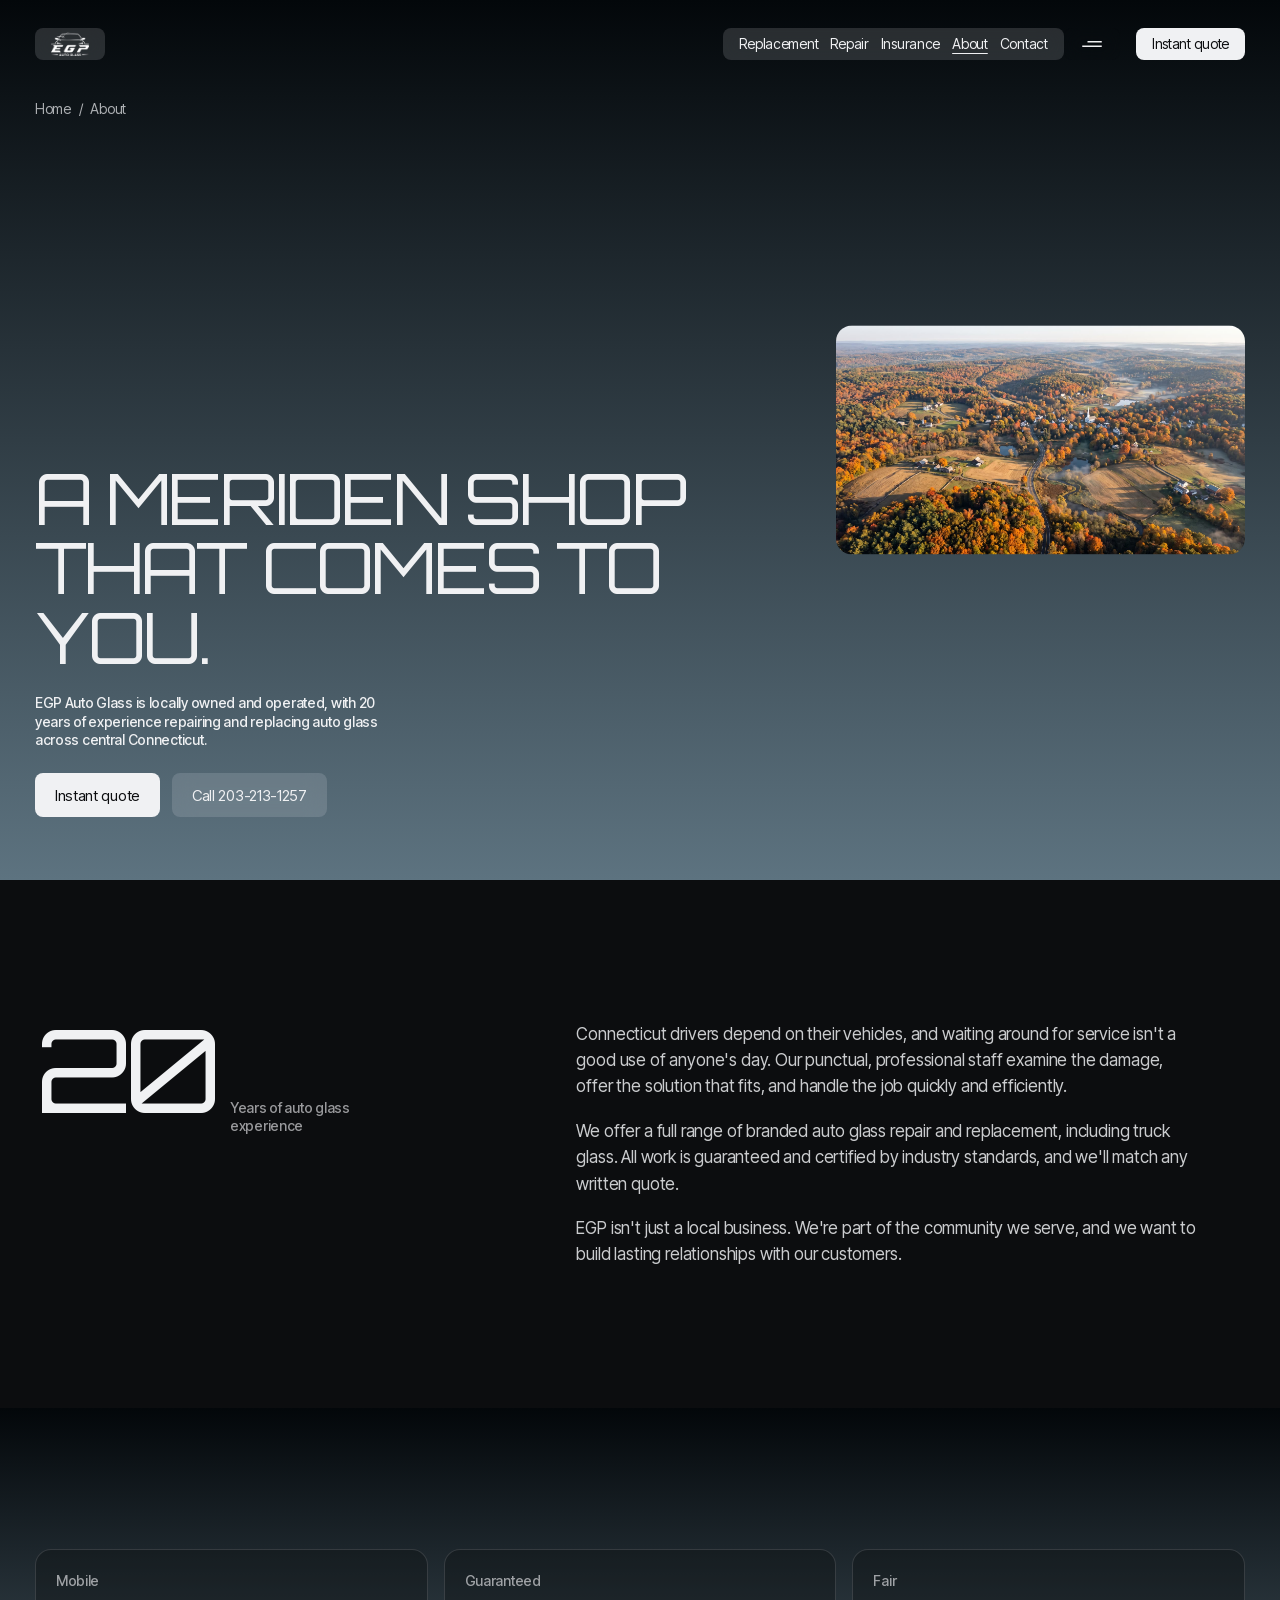
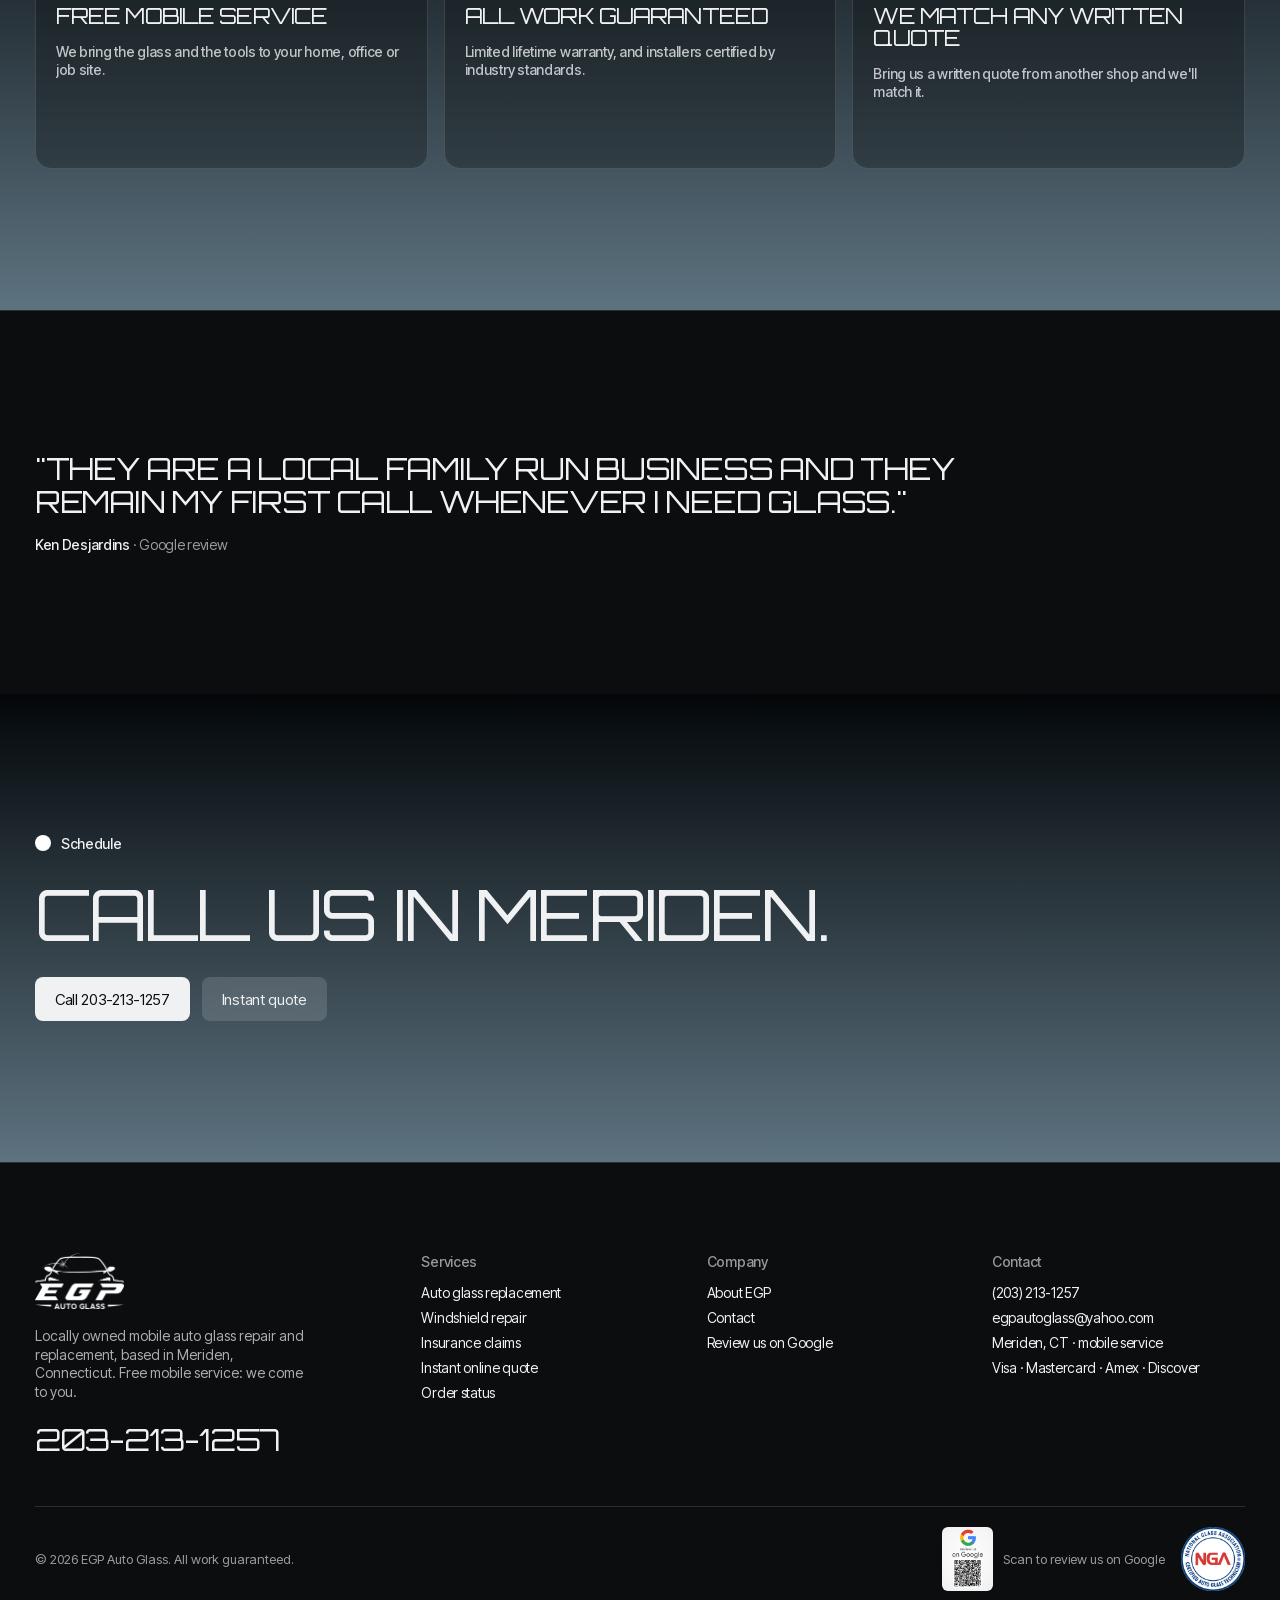
==== about-us/index.html @ 228ad011 "EGP Auto Glass site on the Auren reference system Homepage hero recreated from the Auren (MotionSite" ====
<!doctype html>
<html lang="en">
<head>
<meta charset="utf-8">
<meta name="viewport" content="width=device-width, initial-scale=1, viewport-fit=cover">
<meta name="theme-color" content="#0c0d0f">
<meta property="og:image" content="https://vastlyresilient.github.io/egp-autoglass/assets/img/og.jpg">
<link rel="icon" href="../assets/img/favicon.png">
<link rel="preload" href="../assets/fonts/Orbitron.woff2" as="font" type="font/woff2" crossorigin>
<link rel="stylesheet" href="../assets/css/auren.css">

<title>About EGP Auto Glass | Locally Owned in Meriden, CT</title>
<meta name="description" content="EGP Auto Glass is a locally owned Meriden, CT mobile auto glass company with 20 years of experience. Free mobile service, all work guaranteed.">
</head>
<body>
<a class="skip" href="#main">Skip to content</a>
<header class="header">
  <a class="glass-pill header-logo" href="../" aria-label="EGP Auto Glass home"><img src="../assets/img/egp-logo-white.png" alt="" width="720" height="454"></a>
  <div class="header-right">
    <div style="display:flex;align-items:center">
      <nav class="glass-pill header-nav" aria-label="Main">
        <a href="../auto-glass-replacement/">Replacement</a><a href="../auto-glass-repair/">Repair</a><a href="../insurance-claims/">Insurance</a><a href="../about-us/" aria-current="page">About</a><a href="../contact-us/">Contact</a>
      </nav>
      <button class="glass-pill header-menu" type="button" aria-label="Open menu" aria-expanded="false" aria-controls="menu">
        <svg width="24" height="24" viewBox="0 0 24 24" fill="none" aria-hidden="true"><path d="M7.5 9H21.75V10.5H7.5V9Z" fill="#F0F1F3"/><path d="M2.25 13.5H21.75V15H2.25V13.5Z" fill="#F0F1F3"/></svg>
      </button>
    </div>
    <a class="header-login" href="../instant-quote/"><span>Instant quote</span></a>
  </div>
</header>
<div class="menu" id="menu" aria-label="Menu">
  <ul>
    <li><a class="big" href="../">Home</a></li>
    <li><a class="big" href="../auto-glass-replacement/">Replacement</a></li>
    <li><a class="big" href="../auto-glass-repair/">Repair</a></li>
    <li><a class="big" href="../insurance-claims/">Insurance</a></li>
    <li><a class="big" href="../about-us/" aria-current="page">About</a></li>
    <li><a class="big" href="../contact-us/">Contact</a></li>
  </ul>
  <div class="meta"><a href="tel:+12032131257">203-213-1257</a><a href="../instant-quote/">Instant quote</a><a href="../order-status/">Order status</a><a href="mailto:egpautoglass@yahoo.com">egpautoglass@yahoo.com</a></div>
</div>

<main id="main">
<section class="page-hero">
  <nav class="crumbs" aria-label="Breadcrumb"><a href="../">Home</a><span aria-hidden="true">/</span><span>About</span></nav>
  <figure class="card-media"><img src="../assets/img/hills-aerial.jpg" alt="Rolling central Connecticut countryside in fall" width="1600" height="900"></figure>
  <div><h1 class="orb orb-l">A Meriden shop that comes to you.</h1><p class="lead">EGP Auto Glass is locally owned and operated, with 20 years of experience repairing and replacing auto glass across central Connecticut.</p><div class="actions"><a class="btn-w btn-lg" href="../instant-quote/">Instant quote</a><a class="btn-g btn-lg" href="tel:+12032131257">Call 203-213-1257</a></div></div>
</section>
<section class="sec"><div class="wrap split">
  <div class="score rv"><b>20</b><span class="small muted" style="max-width:160px">Years of auto glass experience</span></div>
  <div class="prose">
    <p class="rv">Connecticut drivers depend on their vehicles, and waiting around for service isn't a good use of anyone's day. Our punctual, professional staff examine the damage, offer the solution that fits, and handle the job quickly and efficiently.</p>
    <p class="rv">We offer a full range of branded auto glass repair and replacement, including truck glass. All work is guaranteed and certified by industry standards, and we'll match any written quote.</p>
    <p class="rv">EGP isn't just a local business. We're part of the community we serve, and we want to build lasting relationships with our customers.</p>
  </div>
</div></section>
<section class="sec grad"><div class="wrap">
  <ul class="plist plist-3">
    <li class="rv"><span class="k">Mobile</span><span class="v">Free mobile service</span><span class="d">We bring the glass and the tools to your home, office or job site.</span></li>
    <li class="rv"><span class="k">Guaranteed</span><span class="v">All work guaranteed</span><span class="d">Limited lifetime warranty, and installers certified by industry standards.</span></li>
    <li class="rv"><span class="k">Fair</span><span class="v">We match any written quote</span><span class="d">Bring us a written quote from another shop and we'll match it.</span></li>
  </ul>
</div></section>
<section class="sec rule-top"><div class="wrap"><figure class="lead-quote rv" style="max-width:1000px"><blockquote><p>"They are a local family run business and they remain my first call whenever I need glass."</p></blockquote><figcaption><b>Ken Desjardins</b> · Google review</figcaption></figure></div></section>
<section class="sec grad"><div class="wrap close"><span class="tag"><span class="dot"></span>Schedule</span><h2 class="orb orb-l">Call us in Meriden.</h2><div class="actions"><a class="btn-w btn-lg" href="tel:+12032131257">Call 203-213-1257</a><a class="btn-g btn-lg" href="../instant-quote/">Instant quote</a></div></div></section>
</main>
<footer class="footer">
  <div class="f-grid">
    <div class="f-brand">
      <img class="logo" src="../assets/img/egp-logo-white.png" alt="EGP Auto Glass" width="720" height="454" loading="lazy">
      <p>Locally owned mobile auto glass repair and replacement, based in Meriden, Connecticut. Free mobile service: we come to you.</p>
      <a class="f-phone" href="tel:+12032131257">203-213-1257</a>
    </div>
    <div><h2>Services</h2><ul>
      <li><a href="../auto-glass-replacement/">Auto glass replacement</a></li>
      <li><a href="../auto-glass-repair/">Windshield repair</a></li>
      <li><a href="../insurance-claims/">Insurance claims</a></li>
      <li><a href="../instant-quote/">Instant online quote</a></li>
      <li><a href="../order-status/">Order status</a></li></ul></div>
    <div><h2>Company</h2><ul>
      <li><a href="../about-us/">About EGP</a></li>
      <li><a href="../contact-us/">Contact</a></li>
      <li><a href="https://g.page/r/CUJq_pqHoDtLEAI/review" target="_blank" rel="noopener">Review us on Google</a></li></ul></div>
    <div><h2>Contact</h2><ul>
      <li><a href="tel:+12032131257">(203) 213-1257</a></li>
      <li><a href="mailto:egpautoglass@yahoo.com">egpautoglass@yahoo.com</a></li>
      <li>Meriden, CT · mobile service</li>
      <li>Visa · Mastercard · Amex · Discover</li></ul></div>
  </div>
  <div class="f-base">
    <span>© <span data-year>2026</span> EGP Auto Glass. All work guaranteed.</span>
    <span class="f-badges">
      <a class="qr" href="https://g.page/r/CUJq_pqHoDtLEAI/review" target="_blank" rel="noopener"><img src="../assets/img/google-review-qr.png" alt="QR code: review EGP Auto Glass on Google" width="176" height="220" loading="lazy"><span>Scan to review us on Google</span></a>
      <img src="../assets/img/nga-badge.png" alt="National Glass Association certified auto glass technician" width="200" height="200" loading="lazy">
    </span>
  </div>
</footer>

<script src="../assets/js/auren.js"></script>
</body>
</html>
---- assets/css/auren.css ----
/* EGP Auto Glass on the Auren system (reference: MotionSites "AI Driving Assistant" / Auren, motion-375).
   Header values and type tokens are copied verbatim from the reference; sections below the hero extend the
   same language (Orbitron uppercase −0.04em, Inter Tight 14px/500 −0.02em, 8px glass pills, #F0F1F3 on #0C0D0F,
   dark→steel-blue gradient #03070A→#AAC2CE). */
@font-face{font-family:"Inter Tight";src:url("../fonts/InterTight-normal.woff2") format("woff2");font-weight:300 800;font-display:swap}
@font-face{font-family:"Orbitron";src:url("../fonts/Orbitron.woff2") format("woff2");font-weight:400 700;font-display:swap}
*,*::before,*::after{box-sizing:border-box;margin:0;padding:0}
:root{
  --font-sans:"Inter Tight", Arial, Helvetica, sans-serif;
  --font-orbitron:"Orbitron", sans-serif;
  --ink:#0C0D0F; --paper:#F0F1F3; --glass:rgba(240,241,243,0.15); --line:rgba(240,241,243,0.14);
  --muted:rgba(240,241,243,0.62); --steel:#AAC2CE; --deep:#03070A;
  --hero-pad-left:clamp(20px,2.72vw,40px);
  --header-pad-x:clamp(20px,2.72vw,40px);
  --header-pad-y:clamp(16px,2.18vw,32px);
  --hero-title-size:clamp(30px,5.44vw,80px);
  --story-word-size:clamp(48px,9vw,168px);
  --sec-pad:clamp(80px,11vw,160px);
}
html,body{background:#0c0d0f;color:#f0f1f3;font-family:var(--font-sans)}
body{overflow-x:hidden;-webkit-font-smoothing:antialiased}
img,video,svg{display:block;max-width:100%}
a{color:inherit}
:focus-visible{outline:2px solid #F0F1F3;outline-offset:3px;border-radius:6px}
.sr-only{position:absolute!important;width:1px;height:1px;overflow:hidden;clip:rect(0 0 0 0);white-space:nowrap}
.skip{position:fixed;left:12px;top:-60px;z-index:200;background:#F0F1F3;color:#0C0D0F;padding:10px 14px;border-radius:8px;font-size:14px;text-decoration:none}
.skip:focus{top:12px}

/* --- Header (verbatim reference values; links made real) --- */
.header{position:fixed;inset:0 0 auto 0;z-index:50;display:flex;align-items:center;justify-content:space-between;padding:var(--header-pad-y) var(--header-pad-x) 0;padding-top:calc(var(--header-pad-y) + env(safe-area-inset-top,0px))}
.glass-pill{border-radius:8px;background:rgba(240,241,243,0.15);backdrop-filter:blur(10px);-webkit-backdrop-filter:blur(10px)}
.header-logo{display:flex;align-items:center;padding:4px 16px;text-decoration:none}
.header-logo img{height:28px;width:auto}
.header-right{display:flex;align-items:center;gap:16px}
.header-nav{display:flex;align-items:center;gap:12px;padding:9px 16px}
.header-nav a{font-size:14px;font-weight:400;line-height:1;letter-spacing:-0.02em;color:#F0F1F3;text-align:center;text-decoration:none}
.header-nav a:hover,.header-nav a[aria-current="page"]{text-decoration:underline;text-underline-offset:4px}
.header-menu{display:flex;align-items:center;padding:4px 16px;cursor:pointer;border:none;background:none}
.header-login{display:flex;align-items:center;border-radius:8px;background:#F0F1F3;padding:9px 16px;border:none;cursor:pointer;text-decoration:none;transition:transform .15s ease-out}
.header-login:active{transform:scale(.97)}
.header-login span{font-size:14px;line-height:1;letter-spacing:-0.02em;color:#0C0D0F}
@media (max-width:640px){.header-nav{display:none}}

/* menu overlay (the reference's menu button had no handler; this gives it one in the same glass language) */
.menu{position:fixed;inset:0;z-index:45;background:rgba(12,13,15,.72);backdrop-filter:blur(18px);-webkit-backdrop-filter:blur(18px);display:grid;align-content:center;padding:calc(var(--header-pad-y) + 80px) var(--header-pad-x) 40px;opacity:0;visibility:hidden;transition:opacity .3s ease-out,visibility 0s .3s}
.menu-open .menu{opacity:1;visibility:visible;transition:opacity .3s ease-out}
.menu ul{list-style:none;display:grid;gap:6px}
.menu a.big{font-family:var(--font-orbitron);text-transform:uppercase;letter-spacing:-0.04em;font-size:clamp(30px,7vw,64px);line-height:1;text-decoration:none;color:#F0F1F3}
.menu a.big[aria-current="page"]{color:var(--steel)}
.menu .meta{display:flex;flex-wrap:wrap;gap:12px 24px;margin-top:40px;font-size:14px;letter-spacing:-0.02em}
.menu .meta a{text-decoration:none}

/* --- Shared type --- */
.orb{font-family:var(--font-orbitron);font-weight:400;text-transform:uppercase;letter-spacing:-0.04em;line-height:1}
.orb-xl{font-size:var(--story-word-size);line-height:.9}
.orb-l{font-size:var(--hero-title-size)}
.orb-m{font-size:clamp(24px,2.6vw,38px)}
.small{font-size:14px;font-weight:500;line-height:1.3;letter-spacing:-0.02em}
.body{font-size:16px;font-weight:400;line-height:1.5;letter-spacing:-0.01em;color:rgba(240,241,243,.82)}
.muted{color:var(--muted)}
.dot{display:inline-block;width:16px;height:16px;border-radius:50%;background:#fff;flex:none}
.tag{display:inline-flex;align-items:center;gap:10px;font-size:14px;font-weight:500;letter-spacing:-0.02em}

/* --- Buttons (reference: white #F0F1F3, 8px radius, 9px 16px, 14px) --- */
.btn-w,.btn-g{display:inline-flex;align-items:center;gap:8px;height:32px;padding:9px 16px;border-radius:8px;font-size:14px;line-height:1;letter-spacing:-0.02em;text-decoration:none;border:none;cursor:pointer;transition:transform .15s ease-out,background .2s}
.btn-w{background:#F0F1F3;color:#0C0D0F}
.btn-g{background:rgba(240,241,243,0.15);color:#F0F1F3;backdrop-filter:blur(10px);-webkit-backdrop-filter:blur(10px)}
.btn-g:hover{background:rgba(240,241,243,0.24)}
.btn-w:active,.btn-g:active{transform:scale(.97)}
.btn-lg{height:44px;padding:0 20px;font-size:15px}

/* --- Sections below the film --- */
.wrap{padding-inline:var(--hero-pad-left);max-width:1520px;margin:0 auto}
.sec{padding-block:var(--sec-pad);position:relative}
.sec-head{display:grid;gap:22px;margin-bottom:clamp(40px,5vw,72px)}
.sec-head .orb-l{max-width:16ch}
.grad{background:linear-gradient(180deg,#03070A 0%,#5D7380 100%)}
.grad-rev{background:linear-gradient(0deg,#03070A 0%,#5D7380 100%)}
.rule-top{border-top:1px solid var(--line)}

/* services: glass cards over the steel gradient */
.cards{display:grid;grid-template-columns:repeat(4,minmax(0,1fr));gap:16px}
.card{position:relative;display:grid;grid-template-rows:auto 1fr;border-radius:16px;overflow:hidden;background:rgba(12,13,15,0.32);backdrop-filter:blur(10px);-webkit-backdrop-filter:blur(10px);text-decoration:none;color:#F0F1F3;min-height:420px;transition:background .25s}
.card:hover{background:rgba(12,13,15,0.46)}
.card .media{aspect-ratio:193/108;overflow:hidden;background:rgba(0,0,0,.4)}
.card .media img{width:100%;height:100%;object-fit:cover;transition:transform .8s cubic-bezier(.16,1,.3,1)}
.card:hover .media img{transform:scale(1.04)}
.card .txt{padding:20px;display:grid;gap:14px;align-content:space-between}
.card .txt h3{font-family:var(--font-orbitron);font-weight:400;text-transform:uppercase;letter-spacing:-0.04em;font-size:clamp(20px,1.7vw,26px);line-height:1}
.card .txt p{font-size:14px;font-weight:500;line-height:1.3;letter-spacing:-0.02em;color:rgba(240,241,243,.82)}
.card .go{justify-self:start}
@media (max-width:1100px){.cards{grid-template-columns:repeat(2,minmax(0,1fr))}}
@media (max-width:640px){.cards{grid-template-columns:minmax(0,1fr)}.card{min-height:0}}

/* reviews */
.reviews{display:grid;grid-template-columns:minmax(0,1.2fr) minmax(0,1fr);gap:clamp(32px,5vw,80px);align-items:start}
.lead-quote p{font-family:var(--font-orbitron);text-transform:uppercase;letter-spacing:-0.04em;font-size:clamp(22px,2.4vw,36px);line-height:1.08}
.lead-quote figcaption,.qlist figcaption{margin-top:18px;font-size:14px;color:var(--muted);letter-spacing:-0.02em}
.lead-quote figcaption b,.qlist figcaption b{color:#F0F1F3;font-weight:500}
.qlist{display:grid;gap:0}
.qlist figure{padding-block:20px;border-top:1px solid var(--line)}
.qlist figure:last-child{border-bottom:1px solid var(--line)}
.qlist p{font-size:16px;line-height:1.45;letter-spacing:-0.01em}
.score{display:flex;align-items:baseline;gap:16px;flex-wrap:wrap}
.score b{font-family:var(--font-orbitron);font-weight:400;font-size:clamp(64px,9vw,140px);letter-spacing:-0.06em;line-height:.85}
@media (max-width:900px){.reviews{grid-template-columns:minmax(0,1fr)}}

/* promises */
.plist{list-style:none;display:grid;grid-template-columns:repeat(4,minmax(0,1fr));gap:16px}
.plist li{border-radius:16px;padding:22px 20px;background:rgba(12,13,15,0.32);border:1px solid var(--line);display:grid;gap:16px;align-content:start;min-height:220px}
.plist .k{font-size:14px;font-weight:500;letter-spacing:-0.02em;color:var(--muted)}
.plist .v{font-family:var(--font-orbitron);text-transform:uppercase;letter-spacing:-0.04em;font-size:clamp(20px,1.7vw,26px);line-height:1}
.plist .d{font-size:14px;font-weight:500;line-height:1.3;letter-spacing:-0.02em;color:rgba(240,241,243,.78)}
@media (max-width:1100px){.plist{grid-template-columns:repeat(2,minmax(0,1fr))}}
@media (max-width:640px){.plist{grid-template-columns:minmax(0,1fr)}}

/* towns ticker */
.towns{list-style:none;display:flex;flex-wrap:wrap;gap:8px}
.towns li{font-size:14px;letter-spacing:-0.02em;padding:9px 14px;border-radius:8px;background:rgba(240,241,243,0.15);backdrop-filter:blur(10px);-webkit-backdrop-filter:blur(10px)}

/* close */
.close{display:grid;gap:28px;justify-items:start}
.close .actions{display:flex;flex-wrap:wrap;gap:12px}

/* --- Inner pages --- */
.page-hero{position:relative;min-height:min(100svh,880px);display:grid;align-content:end;padding:calc(var(--header-pad-y) + 120px) var(--hero-pad-left) clamp(40px,7vh,72px);background:linear-gradient(180deg,#03070A 0%,#5D7380 100%);overflow:hidden}
.page-hero .crumbs{position:absolute;left:var(--hero-pad-left);top:calc(var(--header-pad-y) + 72px);font-size:14px;letter-spacing:-0.02em;color:rgba(240,241,243,.7);display:flex;gap:8px}
.page-hero .crumbs a{text-decoration:none}
.page-hero .card-media{position:absolute;right:var(--hero-pad-left);top:50%;transform:translateY(-50%);width:clamp(220px,32vw,520px);aspect-ratio:193/108;border-radius:16px;overflow:hidden;background:rgba(0,0,0,.4)}
.page-hero .card-media img{width:100%;height:100%;object-fit:cover}
.page-hero h1{max-width:12ch}
.page-hero .lead{margin-top:22px;max-width:377px;font-size:14px;font-weight:500;line-height:1.3;letter-spacing:-0.02em}
.page-hero .actions{display:flex;flex-wrap:wrap;gap:12px;margin-top:24px}
@media (max-width:900px){.page-hero{min-height:0;padding-top:calc(var(--header-pad-y) + 130px)}.page-hero .card-media{position:relative;right:auto;top:auto;transform:none;width:100%;margin-bottom:28px}}

.split{display:grid;grid-template-columns:minmax(0,1fr) minmax(0,1.4fr);gap:clamp(32px,5vw,80px)}
@media (max-width:900px){.split{grid-template-columns:minmax(0,1fr)}}
.index{list-style:none;border-top:1px solid var(--line)}
.index li{display:grid;grid-template-columns:minmax(0,1.2fr) minmax(0,1fr);gap:8px 24px;padding-block:22px;border-bottom:1px solid var(--line);align-items:baseline}
.index .t{font-family:var(--font-orbitron);text-transform:uppercase;letter-spacing:-0.04em;font-size:clamp(22px,2.6vw,38px);line-height:1}
.index .d{font-size:14px;font-weight:500;line-height:1.3;letter-spacing:-0.02em;color:rgba(240,241,243,.78)}
@media (max-width:640px){.index li{grid-template-columns:minmax(0,1fr)}}
.steps{list-style:none;display:grid;grid-template-columns:repeat(3,minmax(0,1fr));gap:16px}
.steps li{border-radius:16px;padding:22px 20px;background:rgba(12,13,15,0.32);display:grid;gap:14px;min-height:200px;align-content:start}
.steps .n{display:grid;place-items:center;width:52px;height:52px;border-radius:50%;background:#F0F1F3;color:#0C0D0F}
.steps h3{font-family:var(--font-orbitron);font-weight:400;text-transform:uppercase;letter-spacing:-0.04em;font-size:22px}
.steps p{font-size:14px;font-weight:500;line-height:1.3;letter-spacing:-0.02em;color:rgba(240,241,243,.8)}
@media (max-width:900px){.steps{grid-template-columns:minmax(0,1fr)}}
.prose{max-width:62ch;display:grid;gap:18px}
.prose p{font-size:17px;line-height:1.55;letter-spacing:-0.01em;color:rgba(240,241,243,.84)}
.prose h2{font-family:var(--font-orbitron);font-weight:400;text-transform:uppercase;letter-spacing:-0.04em;font-size:clamp(24px,2.4vw,34px);line-height:1;margin-top:24px}
.pull{border-left:2px solid #F0F1F3;padding-left:18px;font-size:clamp(20px,1.8vw,26px)!important;line-height:1.3!important;color:#F0F1F3!important}
.facts{list-style:none;border-top:1px solid var(--line)}
.facts li{display:grid;grid-template-columns:120px minmax(0,1fr);gap:16px;padding-block:16px;border-bottom:1px solid var(--line);font-size:15px}
.facts .k{font-size:14px;color:var(--muted)}
.form{display:grid;gap:14px}
.form .row{display:grid;grid-template-columns:1fr 1fr;gap:14px}
.form label{display:grid;gap:8px;font-size:14px;letter-spacing:-0.02em;color:var(--muted)}
.form input,.form textarea{font:inherit;font-size:15px;color:#F0F1F3;background:rgba(240,241,243,0.10);border:1px solid var(--line);border-radius:8px;padding:12px 14px;outline:none}
.form input:focus,.form textarea:focus{border-color:#F0F1F3}
.form textarea{min-height:140px;resize:vertical}
.form .err{font-size:14px;color:#ffb3b0;min-height:1.2em}
@media (max-width:640px){.form .row{grid-template-columns:minmax(0,1fr)}}
.tool{border-radius:16px;background:#F0F1F3;color:#0C0D0F;padding:clamp(10px,1.6vw,22px);min-height:560px}
.tool iframe{width:100%;min-height:720px;border:0;display:block;background:#fff;border-radius:8px}
.tool-grid{display:grid;grid-template-columns:minmax(0,2.4fr) minmax(220px,1fr);gap:clamp(20px,3vw,40px);align-items:start}
.tool-side{display:grid;gap:14px;font-size:14px;line-height:1.4;letter-spacing:-0.02em}
@media (max-width:900px){.tool-grid{grid-template-columns:minmax(0,1fr)}}
.guide{display:grid;grid-template-columns:repeat(3,minmax(0,1fr));gap:16px}
.guide > div{border-radius:16px;padding:22px 20px;background:rgba(240,241,243,0.08);border:1px solid var(--line);display:grid;gap:12px;align-content:start}
.guide h3{font-family:var(--font-orbitron);font-weight:400;text-transform:uppercase;letter-spacing:-0.04em;font-size:20px;line-height:1.05}
.guide p{font-size:14px;font-weight:500;line-height:1.3;letter-spacing:-0.02em;color:rgba(240,241,243,.8)}
@media (max-width:900px){.guide{grid-template-columns:minmax(0,1fr)}}

/* footer */
.footer{border-top:1px solid var(--line);padding:clamp(56px,7vw,96px) var(--hero-pad-left) calc(32px + env(safe-area-inset-bottom,0px))}
.f-grid{display:grid;grid-template-columns:1.4fr repeat(3,minmax(0,1fr));gap:40px 32px;max-width:1520px;margin:0 auto}
.f-grid h2{font-size:14px;font-weight:500;letter-spacing:-0.02em;color:var(--muted);margin-bottom:14px}
.f-grid ul{list-style:none;display:grid;gap:8px;font-size:14px;letter-spacing:-0.02em}
.f-grid a{text-decoration:none}.f-grid a:hover{text-decoration:underline}
.f-brand img.logo{height:56px;width:auto}
.f-brand p{margin-top:18px;max-width:34ch;font-size:14px;line-height:1.35;color:rgba(240,241,243,.7)}
.f-phone{display:inline-block;margin-top:18px;font-family:var(--font-orbitron);letter-spacing:-0.04em;font-size:clamp(24px,2.4vw,34px);text-decoration:none}
.f-base{display:flex;flex-wrap:wrap;justify-content:space-between;align-items:center;gap:16px 24px;margin:48px auto 0;padding-top:20px;border-top:1px solid var(--line);font-size:13px;color:var(--muted);max-width:1520px}
.f-badges{display:flex;align-items:center;gap:16px}
.f-badges img{height:64px;width:auto;border-radius:6px}
.f-badges .qr{display:flex;align-items:center;gap:10px;text-decoration:none;font-size:13px}
.f-badges .qr img{background:#fff}
.still-btn{background:none;border:0;color:inherit;font:inherit;cursor:pointer;text-decoration:underline;padding:0}
@media (max-width:860px){.f-grid{grid-template-columns:1fr 1fr}.f-brand{grid-column:1/-1}}

/* gentle section reveal (content visible at rest) */
.rv{transition:opacity .8s ease-out,transform .8s cubic-bezier(.16,1,.3,1)}
.rv.pre{opacity:0;transform:translateY(20px)}
@media (prefers-reduced-motion:reduce){.rv,.rv.pre{opacity:1;transform:none;transition:none}}

.page-hero.short{min-height:0;padding-top:calc(var(--header-pad-y) + 150px)}
/* review fixes */
.plist-3{grid-template-columns:repeat(3,minmax(0,1fr))}
@media (max-width:900px){.plist-3{grid-template-columns:minmax(0,1fr)}}
.split > *{align-self:start}
.sec-head{align-content:start}
.towns{align-content:flex-start;align-items:flex-start}
.header::before{content:"";position:absolute;inset:0 0 -36px 0;z-index:-1;pointer-events:none;background:linear-gradient(180deg,rgba(12,13,15,.62) 0%,rgba(12,13,15,.32) 55%,rgba(12,13,15,0) 100%);opacity:var(--hdr-fade,0);transition:opacity .25s linear}
.header-logo img{height:24px}
button{font-family:inherit}
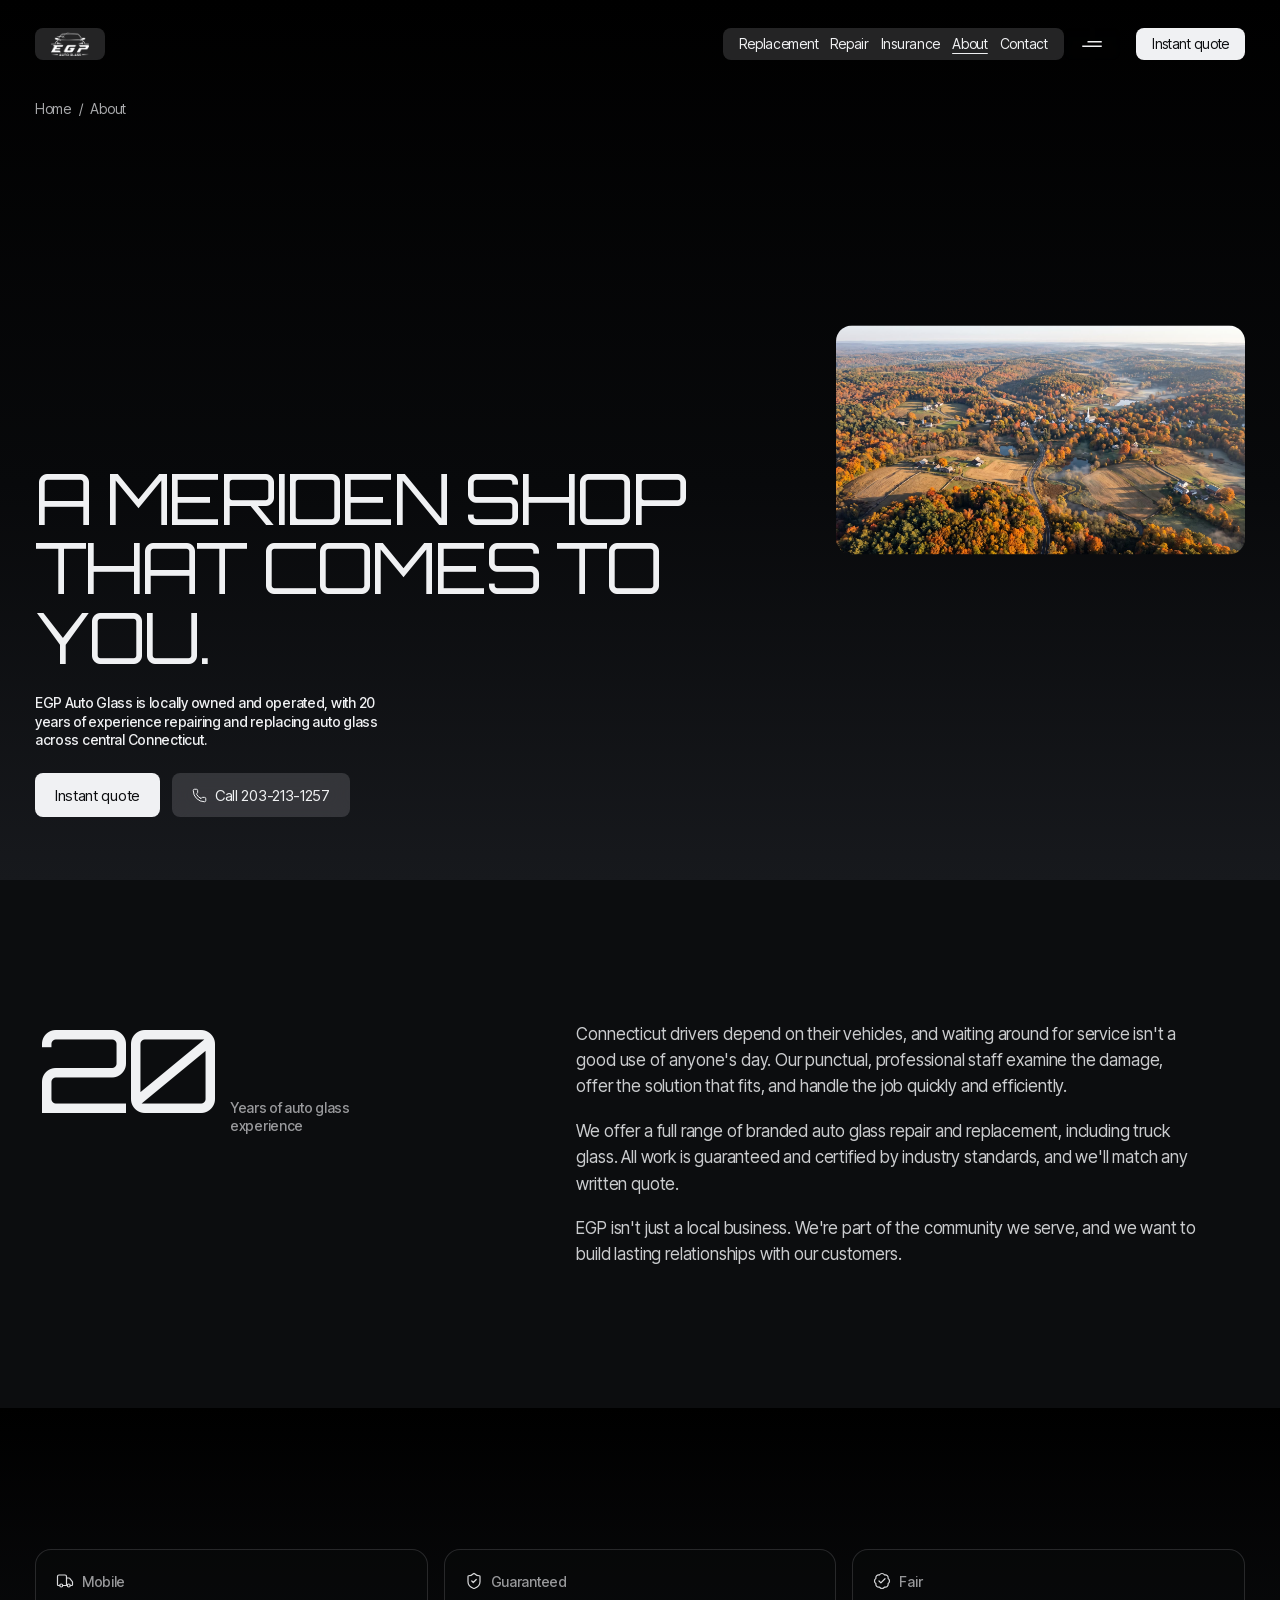
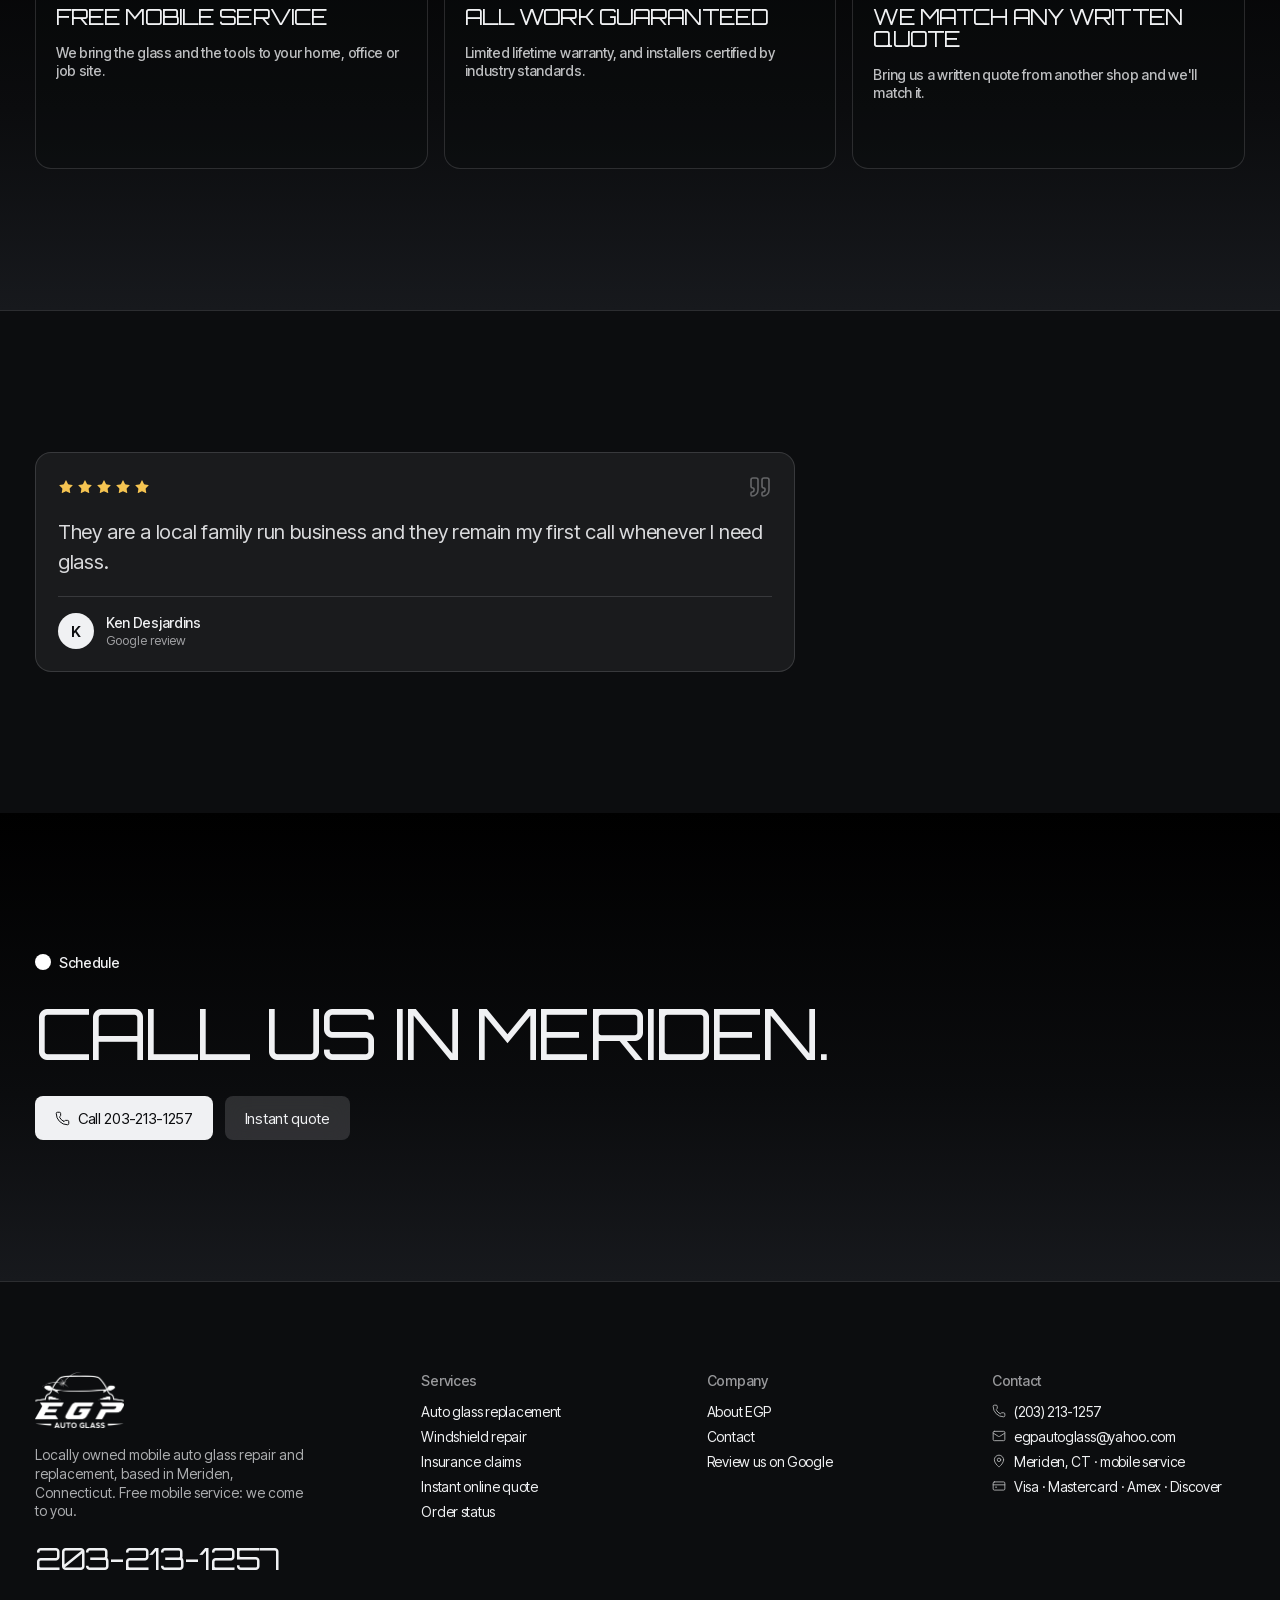
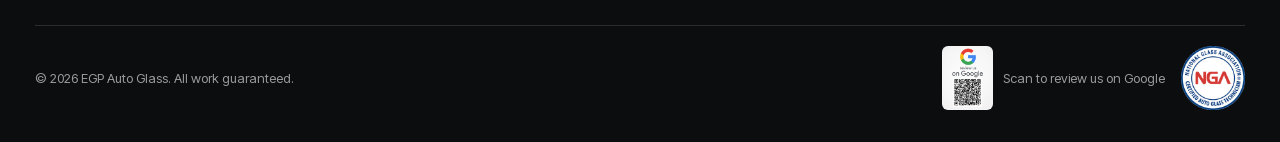
==== commit 10f58fe2: "Black gradients, Lucide icons across the site, starred review cards Co-Authored-By: Claude Opus 5.5 " ====
--- a/about-us/index.html
+++ b/about-us/index.html
@@ -37,14 +37,14 @@
     <li><a class="big" href="../about-us/" aria-current="page">About</a></li>
     <li><a class="big" href="../contact-us/">Contact</a></li>
   </ul>
-  <div class="meta"><a href="tel:+12032131257">203-213-1257</a><a href="../instant-quote/">Instant quote</a><a href="../order-status/">Order status</a><a href="mailto:egpautoglass@yahoo.com">egpautoglass@yahoo.com</a></div>
+  <div class="meta"><a href="tel:+12032131257"><svg class="ic" viewBox="0 0 24 24" fill="none" stroke="currentColor" stroke-width="1.6" stroke-linecap="round" stroke-linejoin="round" aria-hidden="true"><path d="M13.832 16.568a1 1 0 0 0 1.213-.303l.355-.465A2 2 0 0 1 17 15h3a2 2 0 0 1 2 2v3a2 2 0 0 1-2 2A18 18 0 0 1 2 4a2 2 0 0 1 2-2h3a2 2 0 0 1 2 2v3a2 2 0 0 1-.8 1.6l-.468.351a1 1 0 0 0-.292 1.233 14 14 0 0 0 6.392 6.384"/></svg>203-213-1257</a><a href="../instant-quote/">Instant quote</a><a href="../order-status/">Order status</a><a href="mailto:egpautoglass@yahoo.com">egpautoglass@yahoo.com</a></div>
 </div>
 
 <main id="main">
 <section class="page-hero">
   <nav class="crumbs" aria-label="Breadcrumb"><a href="../">Home</a><span aria-hidden="true">/</span><span>About</span></nav>
   <figure class="card-media"><img src="../assets/img/hills-aerial.jpg" alt="Rolling central Connecticut countryside in fall" width="1600" height="900"></figure>
-  <div><h1 class="orb orb-l">A Meriden shop that comes to you.</h1><p class="lead">EGP Auto Glass is locally owned and operated, with 20 years of experience repairing and replacing auto glass across central Connecticut.</p><div class="actions"><a class="btn-w btn-lg" href="../instant-quote/">Instant quote</a><a class="btn-g btn-lg" href="tel:+12032131257">Call 203-213-1257</a></div></div>
+  <div><h1 class="orb orb-l">A Meriden shop that comes to you.</h1><p class="lead">EGP Auto Glass is locally owned and operated, with 20 years of experience repairing and replacing auto glass across central Connecticut.</p><div class="actions"><a class="btn-w btn-lg" href="../instant-quote/">Instant quote</a><a class="btn-g btn-lg" href="tel:+12032131257"><svg class="ic" viewBox="0 0 24 24" fill="none" stroke="currentColor" stroke-width="1.6" stroke-linecap="round" stroke-linejoin="round" aria-hidden="true"><path d="M13.832 16.568a1 1 0 0 0 1.213-.303l.355-.465A2 2 0 0 1 17 15h3a2 2 0 0 1 2 2v3a2 2 0 0 1-2 2A18 18 0 0 1 2 4a2 2 0 0 1 2-2h3a2 2 0 0 1 2 2v3a2 2 0 0 1-.8 1.6l-.468.351a1 1 0 0 0-.292 1.233 14 14 0 0 0 6.392 6.384"/></svg>Call 203-213-1257</a></div></div>
 </section>
 <section class="sec"><div class="wrap split">
   <div class="score rv"><b>20</b><span class="small muted" style="max-width:160px">Years of auto glass experience</span></div>
@@ -56,13 +56,13 @@
 </div></section>
 <section class="sec grad"><div class="wrap">
   <ul class="plist plist-3">
-    <li class="rv"><span class="k">Mobile</span><span class="v">Free mobile service</span><span class="d">We bring the glass and the tools to your home, office or job site.</span></li>
-    <li class="rv"><span class="k">Guaranteed</span><span class="v">All work guaranteed</span><span class="d">Limited lifetime warranty, and installers certified by industry standards.</span></li>
-    <li class="rv"><span class="k">Fair</span><span class="v">We match any written quote</span><span class="d">Bring us a written quote from another shop and we'll match it.</span></li>
+    <li class="rv"><span class="k"><svg class="ic" viewBox="0 0 24 24" fill="none" stroke="currentColor" stroke-width="1.6" stroke-linecap="round" stroke-linejoin="round" aria-hidden="true"><path d="M14 18V6a2 2 0 0 0-2-2H4a2 2 0 0 0-2 2v11a1 1 0 0 0 1 1h2"/><path d="M15 18H9"/><path d="M19 18h2a1 1 0 0 0 1-1v-3.65a1 1 0 0 0-.22-.624l-3.48-4.35A1 1 0 0 0 17.52 8H14"/><circle cx="17" cy="18" r="2"/><circle cx="7" cy="18" r="2"/></svg>Mobile</span><span class="v">Free mobile service</span><span class="d">We bring the glass and the tools to your home, office or job site.</span></li>
+    <li class="rv"><span class="k"><svg class="ic" viewBox="0 0 24 24" fill="none" stroke="currentColor" stroke-width="1.6" stroke-linecap="round" stroke-linejoin="round" aria-hidden="true"><path d="M20 13c0 5-3.5 7.5-7.66 8.95a1 1 0 0 1-.67-.01C7.5 20.5 4 18 4 13V6a1 1 0 0 1 1-1c2 0 4.5-1.2 6.24-2.72a1.17 1.17 0 0 1 1.52 0C14.51 3.81 17 5 19 5a1 1 0 0 1 1 1z"/><path d="m9 12 2 2 4-4"/></svg>Guaranteed</span><span class="v">All work guaranteed</span><span class="d">Limited lifetime warranty, and installers certified by industry standards.</span></li>
+    <li class="rv"><span class="k"><svg class="ic" viewBox="0 0 24 24" fill="none" stroke="currentColor" stroke-width="1.6" stroke-linecap="round" stroke-linejoin="round" aria-hidden="true"><path d="M3.85 8.62a4 4 0 0 1 4.78-4.77 4 4 0 0 1 6.74 0 4 4 0 0 1 4.78 4.78 4 4 0 0 1 0 6.74 4 4 0 0 1-4.77 4.78 4 4 0 0 1-6.75 0 4 4 0 0 1-4.78-4.77 4 4 0 0 1 0-6.76Z"/><path d="m16 9-5.5 5.5L8 12"/></svg>Fair</span><span class="v">We match any written quote</span><span class="d">Bring us a written quote from another shop and we'll match it.</span></li>
   </ul>
 </div></section>
-<section class="sec rule-top"><div class="wrap"><figure class="lead-quote rv" style="max-width:1000px"><blockquote><p>"They are a local family run business and they remain my first call whenever I need glass."</p></blockquote><figcaption><b>Ken Desjardins</b> · Google review</figcaption></figure></div></section>
-<section class="sec grad"><div class="wrap close"><span class="tag"><span class="dot"></span>Schedule</span><h2 class="orb orb-l">Call us in Meriden.</h2><div class="actions"><a class="btn-w btn-lg" href="tel:+12032131257">Call 203-213-1257</a><a class="btn-g btn-lg" href="../instant-quote/">Instant quote</a></div></div></section>
+<section class="sec rule-top"><div class="wrap"><figure class="rcard rcard-solo rv"><div class="rtop"><span class="stars" role="img" aria-label="5 out of 5 stars"><svg class="star" viewBox="0 0 24 24" aria-hidden="true"><path fill="currentColor" d="M11.525 2.295a.53.53 0 0 1 .95 0l2.31 4.679a2.123 2.123 0 0 0 1.595 1.16l5.166.756a.53.53 0 0 1 .294.904l-3.736 3.638a2.123 2.123 0 0 0-.611 1.878l.882 5.14a.53.53 0 0 1-.771.56l-4.618-2.428a2.122 2.122 0 0 0-1.973 0L6.396 21.01a.53.53 0 0 1-.77-.56l.881-5.139a2.122 2.122 0 0 0-.611-1.879L2.16 9.795a.53.53 0 0 1 .294-.906l5.165-.755a2.122 2.122 0 0 0 1.597-1.16z"/></svg><svg class="star" viewBox="0 0 24 24" aria-hidden="true"><path fill="currentColor" d="M11.525 2.295a.53.53 0 0 1 .95 0l2.31 4.679a2.123 2.123 0 0 0 1.595 1.16l5.166.756a.53.53 0 0 1 .294.904l-3.736 3.638a2.123 2.123 0 0 0-.611 1.878l.882 5.14a.53.53 0 0 1-.771.56l-4.618-2.428a2.122 2.122 0 0 0-1.973 0L6.396 21.01a.53.53 0 0 1-.77-.56l.881-5.139a2.122 2.122 0 0 0-.611-1.879L2.16 9.795a.53.53 0 0 1 .294-.906l5.165-.755a2.122 2.122 0 0 0 1.597-1.16z"/></svg><svg class="star" viewBox="0 0 24 24" aria-hidden="true"><path fill="currentColor" d="M11.525 2.295a.53.53 0 0 1 .95 0l2.31 4.679a2.123 2.123 0 0 0 1.595 1.16l5.166.756a.53.53 0 0 1 .294.904l-3.736 3.638a2.123 2.123 0 0 0-.611 1.878l.882 5.14a.53.53 0 0 1-.771.56l-4.618-2.428a2.122 2.122 0 0 0-1.973 0L6.396 21.01a.53.53 0 0 1-.77-.56l.881-5.139a2.122 2.122 0 0 0-.611-1.879L2.16 9.795a.53.53 0 0 1 .294-.906l5.165-.755a2.122 2.122 0 0 0 1.597-1.16z"/></svg><svg class="star" viewBox="0 0 24 24" aria-hidden="true"><path fill="currentColor" d="M11.525 2.295a.53.53 0 0 1 .95 0l2.31 4.679a2.123 2.123 0 0 0 1.595 1.16l5.166.756a.53.53 0 0 1 .294.904l-3.736 3.638a2.123 2.123 0 0 0-.611 1.878l.882 5.14a.53.53 0 0 1-.771.56l-4.618-2.428a2.122 2.122 0 0 0-1.973 0L6.396 21.01a.53.53 0 0 1-.77-.56l.881-5.139a2.122 2.122 0 0 0-.611-1.879L2.16 9.795a.53.53 0 0 1 .294-.906l5.165-.755a2.122 2.122 0 0 0 1.597-1.16z"/></svg><svg class="star" viewBox="0 0 24 24" aria-hidden="true"><path fill="currentColor" d="M11.525 2.295a.53.53 0 0 1 .95 0l2.31 4.679a2.123 2.123 0 0 0 1.595 1.16l5.166.756a.53.53 0 0 1 .294.904l-3.736 3.638a2.123 2.123 0 0 0-.611 1.878l.882 5.14a.53.53 0 0 1-.771.56l-4.618-2.428a2.122 2.122 0 0 0-1.973 0L6.396 21.01a.53.53 0 0 1-.77-.56l.881-5.139a2.122 2.122 0 0 0-.611-1.879L2.16 9.795a.53.53 0 0 1 .294-.906l5.165-.755a2.122 2.122 0 0 0 1.597-1.16z"/></svg></span><span class="rq"><svg class="ic" viewBox="0 0 24 24" fill="none" stroke="currentColor" stroke-width="1.6" stroke-linecap="round" stroke-linejoin="round" aria-hidden="true"><path d="M16 3a2 2 0 0 0-2 2v6a2 2 0 0 0 2 2 1 1 0 0 1 1 1v1a2 2 0 0 1-2 2 1 1 0 0 0-1 1v2a1 1 0 0 0 1 1 6 6 0 0 0 6-6V5a2 2 0 0 0-2-2z"/><path d="M5 3a2 2 0 0 0-2 2v6a2 2 0 0 0 2 2 1 1 0 0 1 1 1v1a2 2 0 0 1-2 2 1 1 0 0 0-1 1v2a1 1 0 0 0 1 1 6 6 0 0 0 6-6V5a2 2 0 0 0-2-2z"/></svg></span></div><blockquote><p>They are a local family run business and they remain my first call whenever I need glass.</p></blockquote><figcaption><span class="av" aria-hidden="true">K</span><span><b>Ken Desjardins</b><small>Google review</small></span></figcaption></figure></div></section>
+<section class="sec grad"><div class="wrap close"><span class="tag"><span class="dot"></span>Schedule</span><h2 class="orb orb-l">Call us in Meriden.</h2><div class="actions"><a class="btn-w btn-lg" href="tel:+12032131257"><svg class="ic" viewBox="0 0 24 24" fill="none" stroke="currentColor" stroke-width="1.6" stroke-linecap="round" stroke-linejoin="round" aria-hidden="true"><path d="M13.832 16.568a1 1 0 0 0 1.213-.303l.355-.465A2 2 0 0 1 17 15h3a2 2 0 0 1 2 2v3a2 2 0 0 1-2 2A18 18 0 0 1 2 4a2 2 0 0 1 2-2h3a2 2 0 0 1 2 2v3a2 2 0 0 1-.8 1.6l-.468.351a1 1 0 0 0-.292 1.233 14 14 0 0 0 6.392 6.384"/></svg>Call 203-213-1257</a><a class="btn-g btn-lg" href="../instant-quote/">Instant quote</a></div></div></section>
 </main>
 <footer class="footer">
   <div class="f-grid">
@@ -82,10 +82,10 @@
       <li><a href="../contact-us/">Contact</a></li>
       <li><a href="https://g.page/r/CUJq_pqHoDtLEAI/review" target="_blank" rel="noopener">Review us on Google</a></li></ul></div>
     <div><h2>Contact</h2><ul>
-      <li><a href="tel:+12032131257">(203) 213-1257</a></li>
-      <li><a href="mailto:egpautoglass@yahoo.com">egpautoglass@yahoo.com</a></li>
-      <li>Meriden, CT · mobile service</li>
-      <li>Visa · Mastercard · Amex · Discover</li></ul></div>
+      <li><a href="tel:+12032131257"><svg class="ic" viewBox="0 0 24 24" fill="none" stroke="currentColor" stroke-width="1.6" stroke-linecap="round" stroke-linejoin="round" aria-hidden="true"><path d="M13.832 16.568a1 1 0 0 0 1.213-.303l.355-.465A2 2 0 0 1 17 15h3a2 2 0 0 1 2 2v3a2 2 0 0 1-2 2A18 18 0 0 1 2 4a2 2 0 0 1 2-2h3a2 2 0 0 1 2 2v3a2 2 0 0 1-.8 1.6l-.468.351a1 1 0 0 0-.292 1.233 14 14 0 0 0 6.392 6.384"/></svg>(203) 213-1257</a></li>
+      <li><a href="mailto:egpautoglass@yahoo.com"><svg class="ic" viewBox="0 0 24 24" fill="none" stroke="currentColor" stroke-width="1.6" stroke-linecap="round" stroke-linejoin="round" aria-hidden="true"><path d="m22 7-8.991 5.727a2 2 0 0 1-2.009 0L2 7"/><rect x="2" y="4" width="20" height="16" rx="2"/></svg>egpautoglass@yahoo.com</a></li>
+      <li><svg class="ic" viewBox="0 0 24 24" fill="none" stroke="currentColor" stroke-width="1.6" stroke-linecap="round" stroke-linejoin="round" aria-hidden="true"><path d="M20 10c0 4.993-5.539 10.193-7.399 11.799a1 1 0 0 1-1.202 0C9.539 20.193 4 14.993 4 10a8 8 0 0 1 16 0"/><circle cx="12" cy="10" r="3"/></svg>Meriden, CT · mobile service</li>
+      <li><svg class="ic" viewBox="0 0 24 24" fill="none" stroke="currentColor" stroke-width="1.6" stroke-linecap="round" stroke-linejoin="round" aria-hidden="true"><rect width="20" height="14" x="2" y="5" rx="2"/><line x1="2" x2="22" y1="10" y2="10"/><path d="M6 14h2"/></svg>Visa · Mastercard · Amex · Discover</li></ul></div>
   </div>
   <div class="f-base">
     <span>© <span data-year>2026</span> EGP Auto Glass. All work guaranteed.</span>
--- a/assets/css/auren.css
+++ b/assets/css/auren.css
@@ -74,8 +74,8 @@
 .sec{padding-block:var(--sec-pad);position:relative}
 .sec-head{display:grid;gap:22px;margin-bottom:clamp(40px,5vw,72px)}
 .sec-head .orb-l{max-width:16ch}
-.grad{background:linear-gradient(180deg,#03070A 0%,#5D7380 100%)}
-.grad-rev{background:linear-gradient(0deg,#03070A 0%,#5D7380 100%)}
+.grad{background:linear-gradient(180deg,#000000 0%,#0b0c0e 60%,#17191d 100%)}
+.grad-rev{background:linear-gradient(0deg,#000000 0%,#0b0c0e 60%,#17191d 100%)}
 .rule-top{border-top:1px solid var(--line)}
 
 /* services: glass cards over the steel gradient */
@@ -123,7 +123,7 @@
 .close .actions{display:flex;flex-wrap:wrap;gap:12px}
 
 /* --- Inner pages --- */
-.page-hero{position:relative;min-height:min(100svh,880px);display:grid;align-content:end;padding:calc(var(--header-pad-y) + 120px) var(--hero-pad-left) clamp(40px,7vh,72px);background:linear-gradient(180deg,#03070A 0%,#5D7380 100%);overflow:hidden}
+.page-hero{position:relative;min-height:min(100svh,880px);display:grid;align-content:end;padding:calc(var(--header-pad-y) + 120px) var(--hero-pad-left) clamp(40px,7vh,72px);background:linear-gradient(180deg,#000000 0%,#08090b 55%,#17191d 100%);overflow:hidden}
 .page-hero .crumbs{position:absolute;left:var(--hero-pad-left);top:calc(var(--header-pad-y) + 72px);font-size:14px;letter-spacing:-0.02em;color:rgba(240,241,243,.7);display:flex;gap:8px}
 .page-hero .crumbs a{text-decoration:none}
 .page-hero .card-media{position:absolute;right:var(--hero-pad-left);top:50%;transform:translateY(-50%);width:clamp(220px,32vw,520px);aspect-ratio:193/108;border-radius:16px;overflow:hidden;background:rgba(0,0,0,.4)}
@@ -204,3 +204,50 @@
 .header::before{content:"";position:absolute;inset:0 0 -36px 0;z-index:-1;pointer-events:none;background:linear-gradient(180deg,rgba(12,13,15,.62) 0%,rgba(12,13,15,.32) 55%,rgba(12,13,15,0) 100%);opacity:var(--hdr-fade,0);transition:opacity .25s linear}
 .header-logo img{height:24px}
 button{font-family:inherit}
+
+/* icons (Lucide, ISC) */
+.ic{width:1em;height:1em;flex:none;vertical-align:-.14em}
+.btn-w .ic,.btn-g .ic{width:15px;height:15px}
+.h-ic{display:inline-flex;margin-right:.45em;vertical-align:-.08em}
+.h-ic .ic{width:.85em;height:.85em;stroke-width:1.5;opacity:.9}
+.card .txt h3{display:flex;align-items:center}
+.towns li{display:inline-flex;align-items:center;gap:6px}
+.towns .ic{width:14px;height:14px;opacity:.75}
+.plist .k,.facts .k,.tag{display:inline-flex;align-items:center;gap:8px}
+.plist .k .ic{width:18px;height:18px;color:#F0F1F3;opacity:.9}
+.facts .k .ic{width:15px;height:15px}
+.f-grid li{display:flex;align-items:center;gap:8px}.f-grid li .ic{width:14px;height:14px;opacity:.7}
+.f-grid li a{display:inline-flex;align-items:center;gap:8px}
+.menu .meta a{display:inline-flex;align-items:center;gap:8px}
+.tag .ic{width:16px;height:16px}
+.index .t{display:flex;align-items:center}
+.prose h2{display:flex;align-items:center}
+
+/* reviews */
+.rsum{display:flex;flex-wrap:wrap;justify-content:space-between;align-items:end;gap:24px 40px;margin-bottom:clamp(32px,4vw,56px);padding-bottom:28px;border-bottom:1px solid var(--line)}
+.rsum-score{display:flex;align-items:center;gap:22px}
+.rsum-score b{font-family:var(--font-orbitron);font-weight:400;font-size:clamp(64px,8vw,120px);letter-spacing:-0.06em;line-height:.85}
+.rsum-score .stars{margin-bottom:10px}
+.rsum-score .stars .star{width:24px;height:24px}
+.rsum-side{display:grid;gap:14px;justify-items:end}
+.stars{display:inline-flex;gap:3px;color:#F5C451}
+.star{width:16px;height:16px}
+.rgrid{display:grid;grid-template-columns:repeat(3,minmax(0,1fr));gap:16px;align-items:stretch}
+.rcard{margin:0;border-radius:16px;padding:22px;background:rgba(240,241,243,0.06);border:1px solid var(--line);display:grid;grid-template-rows:auto 1fr auto;gap:18px}
+.rcard-lead{grid-column:1 / -1;background:rgba(240,241,243,0.09)}
+.rcard-lead blockquote{max-width:900px}
+.rcard-lead p{font-size:clamp(18px,1.6vw,23px)!important;line-height:1.4!important}
+.rtop{display:flex;justify-content:space-between;align-items:center}
+.rq .ic{width:24px;height:24px;opacity:.35}
+.rcard blockquote{margin:0}
+.rcard p{font-size:15.5px;line-height:1.5;letter-spacing:-0.01em;color:rgba(240,241,243,.9)}
+.rcard figcaption{display:flex;align-items:center;gap:12px;padding-top:16px;border-top:1px solid var(--line)}
+.rcard figcaption b{display:block;font-size:14px;font-weight:500;letter-spacing:-0.02em}
+.rcard figcaption small{display:block;font-size:12.5px;color:var(--muted);margin-top:2px}
+.av{display:grid;place-items:center;width:36px;height:36px;border-radius:50%;background:#F0F1F3;color:#0C0D0F;font-size:15px;font-weight:600;flex:none}
+.rcard-solo{max-width:760px}
+.rcard-solo p{font-size:clamp(18px,1.6vw,22px)}
+@media (max-width:1000px){.rgrid{grid-template-columns:repeat(2,minmax(0,1fr))}}
+@media (max-width:640px){.rgrid{grid-template-columns:minmax(0,1fr)}.rcard-lead{grid-column:auto}.rsum-side{justify-items:start}}
+
+.area-h{max-width:none!important;font-size:clamp(30px,4.4vw,64px)}
